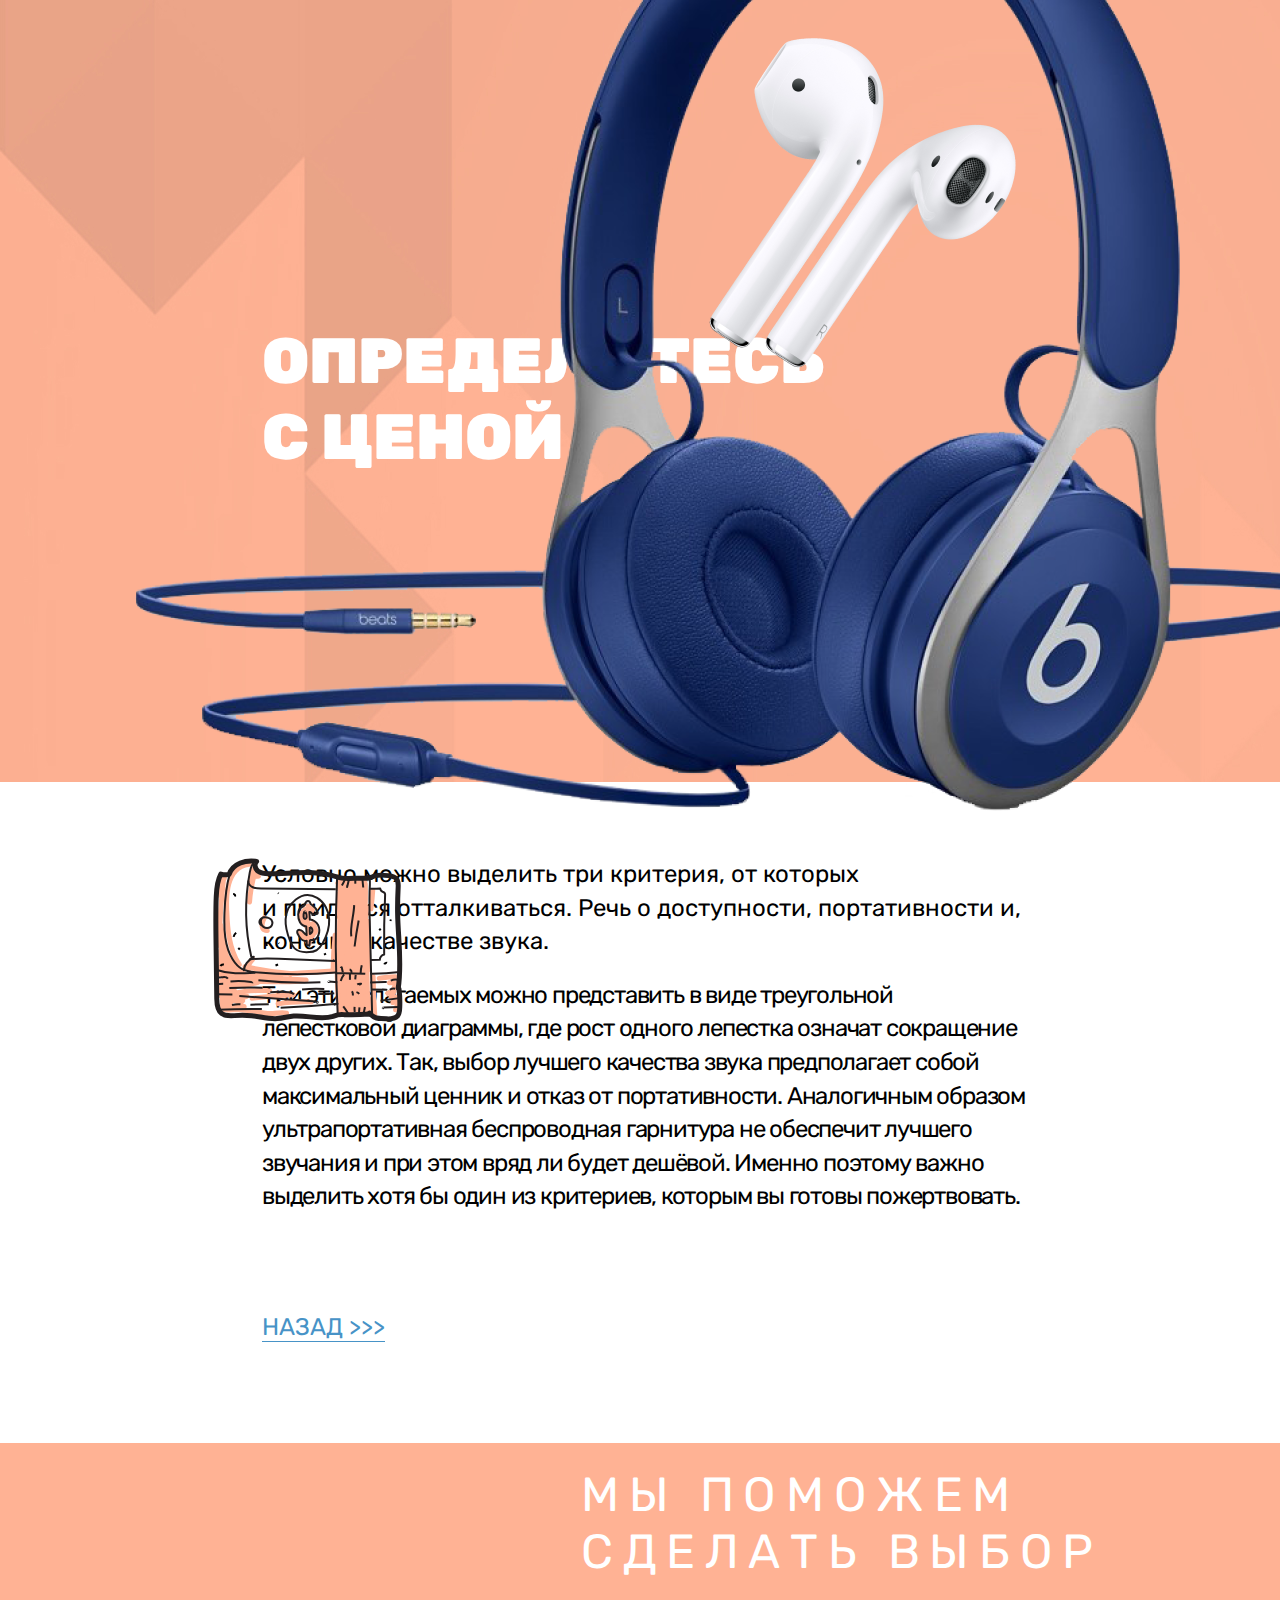
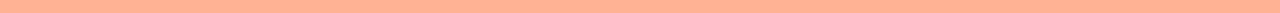
==== index2.html @ d3282f5e "commit1 index2.html" ====
<!DOCTYPE html>
<html lang="en">
<head>
    <meta charset="UTF-8">
    <meta http-equiv="X-UA-Compatible" content="IE=edge">
    <meta name="viewport" content="width=device-width, initial-scale=1.0">
    <title>Определитесь с ценой</title>
    <link rel="stylesheet" href="style2.css">
</head>
<body>
    
    <header class="header">

        <div class="container">

            <div class="title">
                <p>определитесь с ценой</p>
            </div>

        </div>
        
        <img src="./img2/headphonePng.png" alt="headphonePng">

        <img src="./img2/appleAirpods.png" alt="appleAirpods.png">


    </header>

    <div class="section-text">

        <img src="./img2/money.svg" alt="money.svg">

        <div class="container">

            <div class="section-text__desc">
                <p>
                    Условно можно выделить три критерия, от которых и&nbsp;придётся&nbsp;отталкиваться. Речь о доступности, портативности и, конечно, качестве звука.
                </p>
                <p>
                    Три этих слагаемых можно представить в виде треугольной <br> лепестковой диаграммы, где рост одного лепестка означат сокращение двух&nbsp;других.
                    Так, выбор лучшего качества звука предполагает собой максимальный ценник и отказ от портативности. Аналогичным образом ультрапортативная беспроводная гарнитура не обеспечит лучшего звучания и при этом вряд ли будет дешёвой. Именно поэтому важно выделить хотя бы один из критериев, которым вы готовы пожертвовать.
                </p>

            </div>

            <a href="./index.html">НАЗАД >>></a>

        </div>
    </div>

    <footer>
        <!-- <div class="container"> -->
            <p>МЫ ПОМОЖЕМ СДЕЛАТЬ ВЫБОР</p>
        </div>
</footer>
</body>
</html>
---- style2.css ----
@import url('https://fonts.googleapis.com/css2?family=Rubik:wght@400;900&display=swap');

*{
    box-sizing: border-box;
    padding: 0;
    margin: 0;
}
ul,li{
    list-style: none;
}
a{
    text-decoration: none;
}


:root{
    --white: #fff;
    --black: #000;
    --blue: blue;
    --link-color: #4793C7;
    --section-desc-color: #EEF6DF;
    --checklist-color: #DB4EA0;
    --footer-color: #FFB294;
}

body{
    font-family: 'Rubik', sans-serif;
    font-style: normal;
    font-weight: normal;
}

.header {
    max-width: 1920px;
    margin: 0 auto;
    padding-top: 323px;
    padding-bottom: 323px;
    /* margin-bottom: 24px; */
    position: relative;
    background: url(./img2/backgroundMain.jpg) no-repeat;
    mix-blend-mode: normal;
    color: var(--white);

}
.header img{
    position: absolute;
    right: 0;
    top: 0;
}
.header img:last-child{
    position: absolute;
    right: 240px;
    top: 0;
}

.container {
    max-width: 870px;
    margin: 0 auto;
    padding-left: 57px;
    padding-right: 15px;
}

.title {
    text-transform: uppercase; 
    width: 75%;

    /* font-family: Rubik;
    font-style: normal; */
    font-weight: 900;
    font-size: 64px;
    /* line-height: 100%; */
    /* or 64px */

    /* letter-spacing: 0.05em; */
    
}


.section-text {
    max-width: 1920px;
    margin: 0 auto;
    position: relative;

    padding-top: 60px;
    padding-bottom: 98px;
}

.section-text a{
    color: var(--link-color);
    border-bottom: 1px solid var(--link-color);

    font-size: 24px;
    line-height: 140%;

    /* text-decoration-line: underline; */
}
.section-text a:hover{
    color: var(--blue);
    border-bottom: none;
}

/* .section-text .container{
    max-width: 900px;
} */
.section-text img{
    position: absolute;
    left: 213px;top: 60px;
}

.section-text__desc {
    max-width: 870px;

    font-weight: normal;
    font-size: 24px;
    line-height: 140%;
    /* or 34px */
    

    color: var(--black);
}
.section-text__desc p:first-child{
    margin-bottom: 20px;
}
.section-text__desc p:last-child{
    margin-bottom: 97px;
    letter-spacing: -0.05em;
}


footer{
    max-width: 1920px;
    margin: 0 auto;
    padding-top: 23px;
    padding-bottom: 32px;
    font-size: 48px;
    line-height: 120%;
    letter-spacing: 0.2em;
    color: var(--white);
    background: var(--footer-color);
}

/* footer .container{
    overflow: hidden;
} */
footer p{
    margin: 0 auto;
    margin-left: 581px;
}
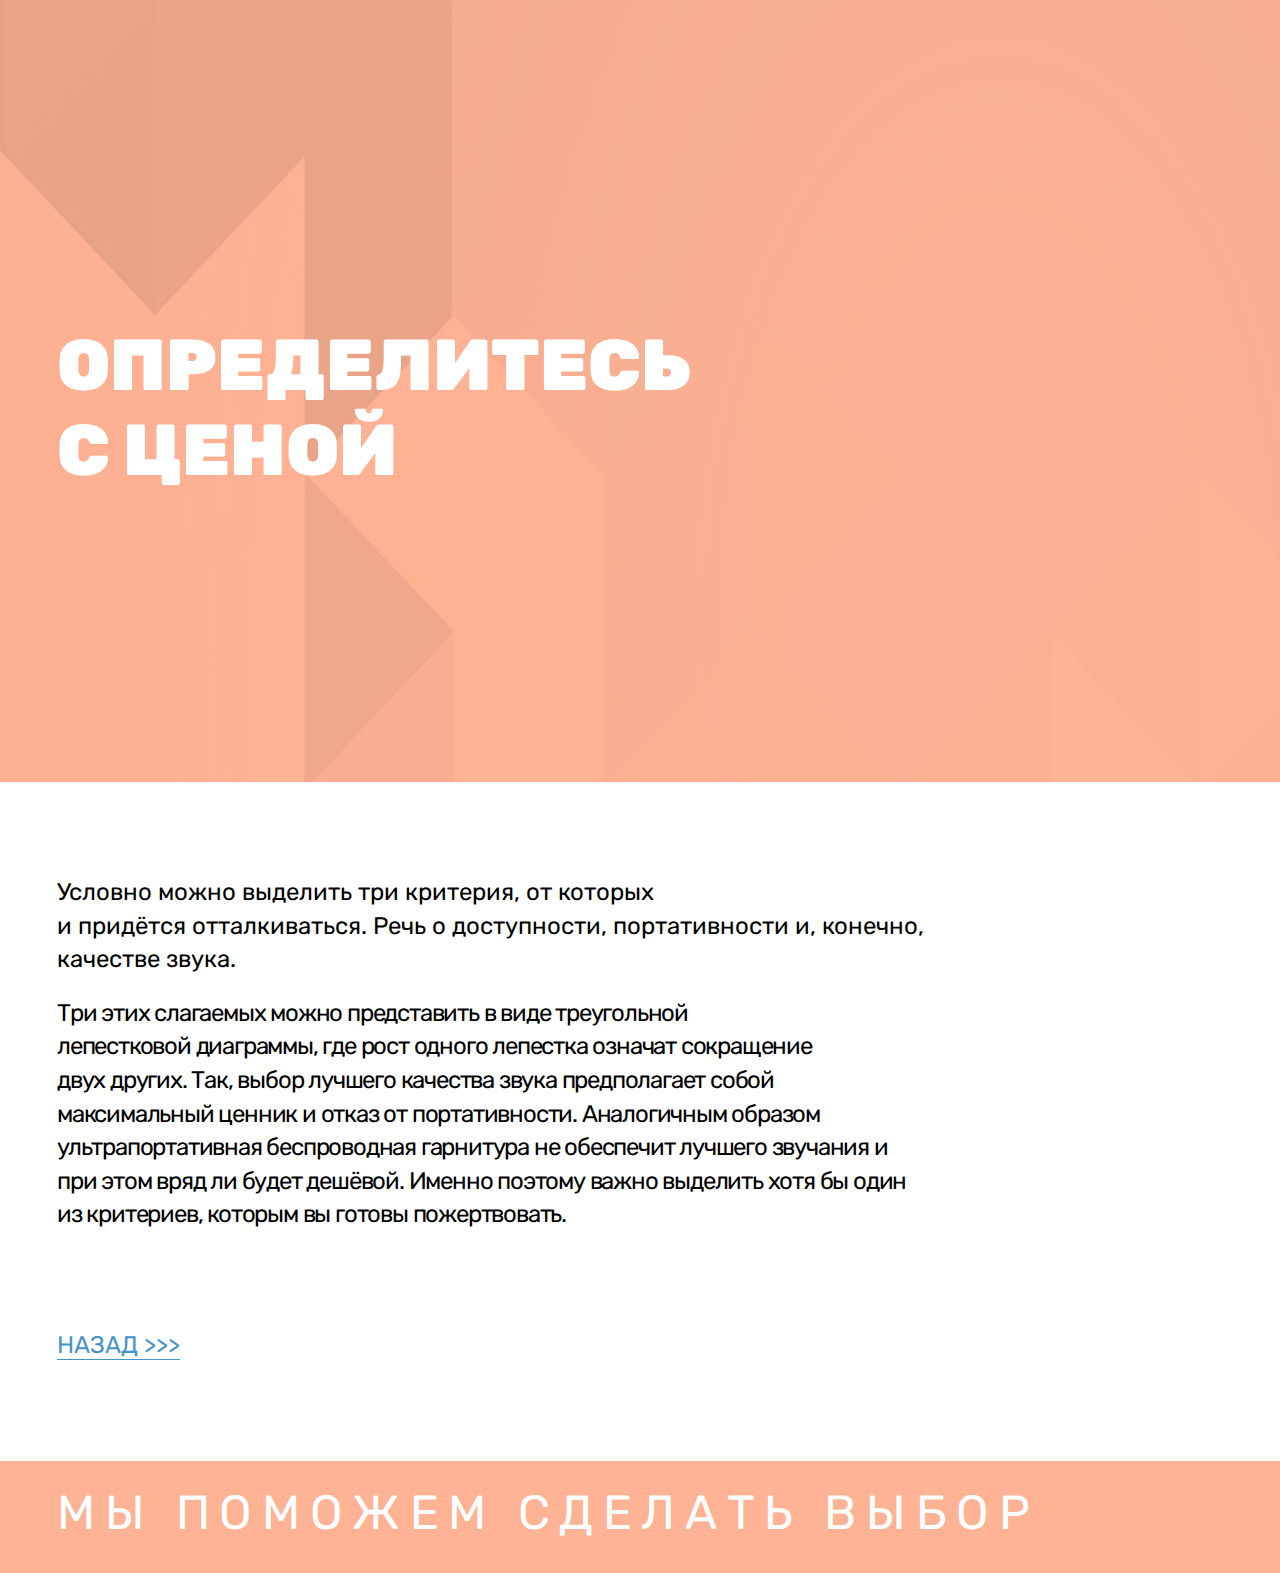
==== commit 75b01838: "c2 ind2" ====
--- a/index2.html
+++ b/index2.html
@@ -49,7 +49,7 @@
     </div>
 
     <footer>
-        <!-- <div class="container"> -->
+        <div class="container">
             <p>МЫ ПОМОЖЕМ СДЕЛАТЬ ВЫБОР</p>
         </div>
 </footer>
--- a/style2.css
+++ b/style2.css
@@ -53,7 +53,7 @@
 }
 
 .container {
-    max-width: 870px;
+    max-width: 55%; /*870px*/
     margin: 0 auto;
     padding-left: 57px;
     padding-right: 15px;
@@ -138,10 +138,159 @@
     background: var(--footer-color);
 }
 
-/* footer .container{
-    overflow: hidden;
+footer .container{
+    
+}
+footer p{
+    margin: 0 auto;
+    /* margin-left: 581px; */
+}
+
+@media (max-width: 1920px) {
+    /* footer{
+        padding-left: 30%;
+    }
+    footer p{
+        margin-left: 0px;
+    } */
+    footer .container{
+        width: 105%;
+    }
+}
+
+@media (max-width: 1823px) {
+    .header img{
+        display: none;
+    }
+    .title p{
+        font-size: 72px;
+    }
+    /* footer{
+        padding-left: 6%;
+        
+    }
+    footer p{
+        margin-left: 0;
+    } */
+}
+
+@media (max-width: 1606px) {
+    .header img{
+        display: none;
+    }
+    
+    .section-text img{
+        display: none;
+    }
+    /* footer p{
+        margin-left: 490px;
+    } */
+}
+
+@media (max-width: 1440px) {
+    .container{
+        max-width: 1440px;
+        margin-left: 0;
+    }
+    .title p{
+        width: 55%;
+    }
+
+    .header{
+        min-width: 1440px;
+    }
+
+    .section-text{
+        min-width: 1440px;
+    }
+
+    footer{
+        min-width: 1440px;
+    }
+}
+
+@media (max-width: 1024px) {
+    .container{
+        max-width: 1024px;
+        margin-left: 0;
+    }
+    .title p{
+        width: 55%;
+    }
+    .section-text__desc{
+        width: 71%;
+    }
+    footer p{
+        width: 78%;
+        margin-left: 0;
+    }
+
+    .header{
+        min-width: 1024px;
+        padding-top: 25%;
+        padding-bottom: 25%;
+    }
+
+    .section-text{
+        min-width: 1024px;
+    }
+
+    footer{
+        min-width: 1024px;
+    }
+}
+
+@media (max-width: 768px) {
+    .container{
+        max-width: 768px;
+        margin-left: 0;
+    }
+    .title p{
+        font-size: 50px;
+    }
+
+    .header{
+        min-width: 768px;
+    }
+
+    .section-text{
+        min-width: 768px;
+    }
+
+    footer{
+        min-width: 768px;
+    }
+    footer p{
+        font-size: 42px;
+    }
+}
+
+/* @media (max-width: 425px) {
+    .header{
+        min-width: 425px;
+    }
+
+    .section-text{
+        min-width: 425px;
+    }
+
+    footer{
+        min-width: 425px;
+    }
+}
+
+@media (max-width: 320px) {
+    .header{
+        min-width: 320px;
+    }
+
+    .section-text{
+        min-width: 320px;
+    }
+
+    footer{
+        min-width: 320px;
+    }
 } */
-footer p{
-    margin: 0 auto;
-    margin-left: 581px;
-}
+
+
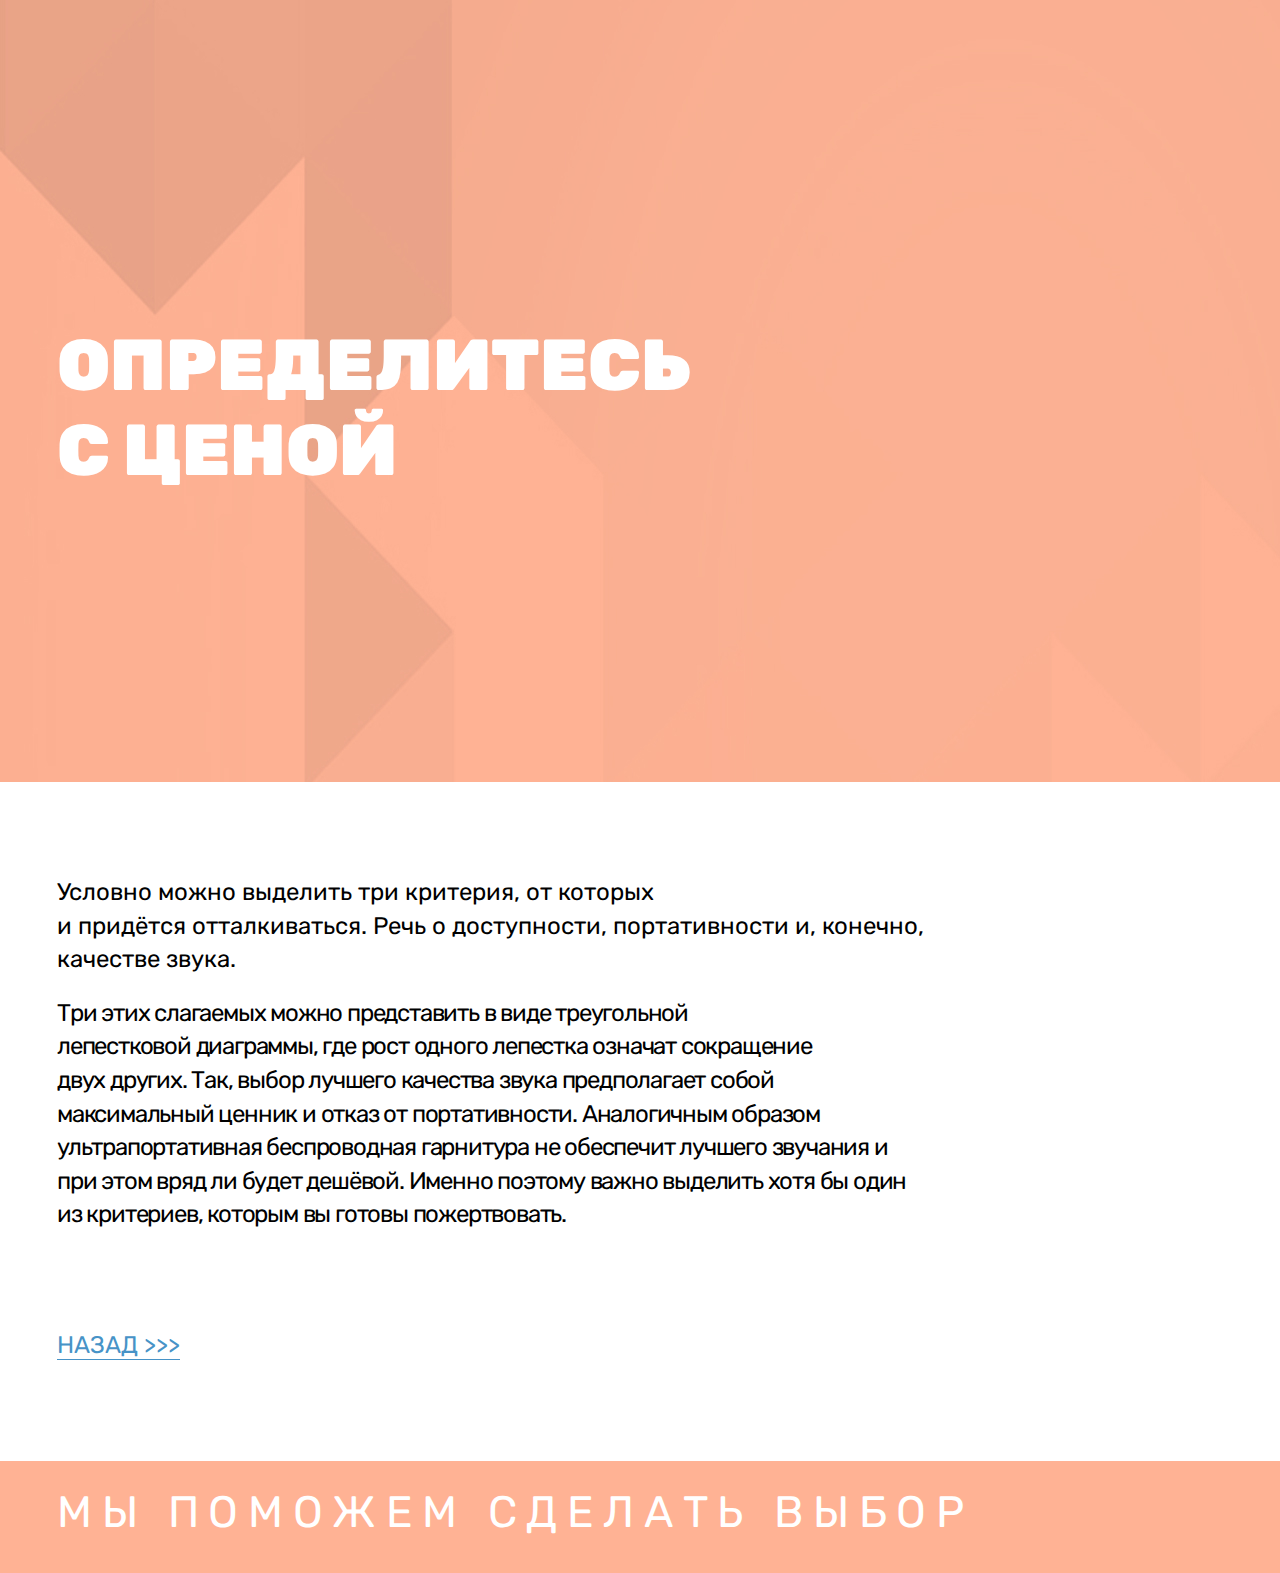
==== commit 55835f56: "add index2-2" ====
--- a/index2.html
+++ b/index2.html
@@ -1,5 +1,6 @@
 <!DOCTYPE html>
 <html lang="en">
+
 <head>
     <meta charset="UTF-8">
     <meta http-equiv="X-UA-Compatible" content="IE=edge">
@@ -7,8 +8,9 @@
     <title>Определитесь с ценой</title>
     <link rel="stylesheet" href="style2.css">
 </head>
+
 <body>
-    
+
     <header class="header">
 
         <div class="container">
@@ -18,7 +20,7 @@
             </div>
 
         </div>
-        
+
         <img src="./img2/headphonePng.png" alt="headphonePng">
 
         <img src="./img2/appleAirpods.png" alt="appleAirpods.png">
@@ -34,11 +36,16 @@
 
             <div class="section-text__desc">
                 <p>
-                    Условно можно выделить три критерия, от которых и&nbsp;придётся&nbsp;отталкиваться. Речь о доступности, портативности и, конечно, качестве звука.
+                    Условно можно выделить три критерия, от которых и&nbsp;придётся&nbsp;отталкиваться. Речь о
+                    доступности, портативности и, конечно, качестве звука.
                 </p>
                 <p>
-                    Три этих слагаемых можно представить в виде треугольной <br> лепестковой диаграммы, где рост одного лепестка означат сокращение двух&nbsp;других.
-                    Так, выбор лучшего качества звука предполагает собой максимальный ценник и отказ от портативности. Аналогичным образом ультрапортативная беспроводная гарнитура не обеспечит лучшего звучания и при этом вряд ли будет дешёвой. Именно поэтому важно выделить хотя бы один из критериев, которым вы готовы пожертвовать.
+                    Три этих слагаемых можно представить в виде треугольной <br> лепестковой диаграммы, где рост одного
+                    лепестка означат сокращение двух&nbsp;других.
+                    Так, выбор лучшего качества звука предполагает собой максимальный ценник и отказ от портативности.
+                    Аналогичным образом ультрапортативная беспроводная гарнитура не обеспечит лучшего звучания и при
+                    этом вряд ли будет дешёвой. Именно поэтому важно выделить хотя бы один из критериев, которым вы
+                    готовы пожертвовать.
                 </p>
 
             </div>
@@ -52,6 +59,7 @@
         <div class="container">
             <p>МЫ ПОМОЖЕМ СДЕЛАТЬ ВЫБОР</p>
         </div>
-</footer>
+    </footer>
 </body>
+
 </html>--- a/style2.css
+++ b/style2.css
@@ -138,24 +138,24 @@
     background: var(--footer-color);
 }
 
-footer .container{
-    
-}
+/* footer .container{
+    
+} */
 footer p{
     margin: 0 auto;
     /* margin-left: 581px; */
 }
 
-@media (max-width: 1920px) {
-    /* footer{
-        padding-left: 30%;
-    }
-    footer p{
+@media (max-width: 1885px) {
+    footer .container {
+        font-size: 44px;
+    }
+    /* footer p{
         margin-left: 0px;
     } */
-    footer .container{
+    /* footer .container{
         width: 105%;
-    }
+    } */
 }
 
 @media (max-width: 1823px) {
@@ -165,13 +165,7 @@
     .title p{
         font-size: 72px;
     }
-    /* footer{
-        padding-left: 6%;
-        
-    }
-    footer p{
-        margin-left: 0;
-    } */
+    
 }
 
 @media (max-width: 1606px) {
@@ -188,6 +182,10 @@
 }
 
 @media (max-width: 1440px) {
+    img {
+        width: 100%;
+        height: auto;
+    }
     .container{
         max-width: 1440px;
         margin-left: 0;
@@ -197,15 +195,18 @@
     }
 
     .header{
-        min-width: 1440px;
-    }
-
-    .section-text{
-        min-width: 1440px;
-    }
-
-    footer{
-        min-width: 1440px;
+        max-width: 1440px;
+    }
+
+    .section-text{
+        max-width: 1440px;
+    }
+
+    footer{
+        max-width: 1440px;
+    }
+    footer p{
+        max-width: 1300px;
     }
 }
 
